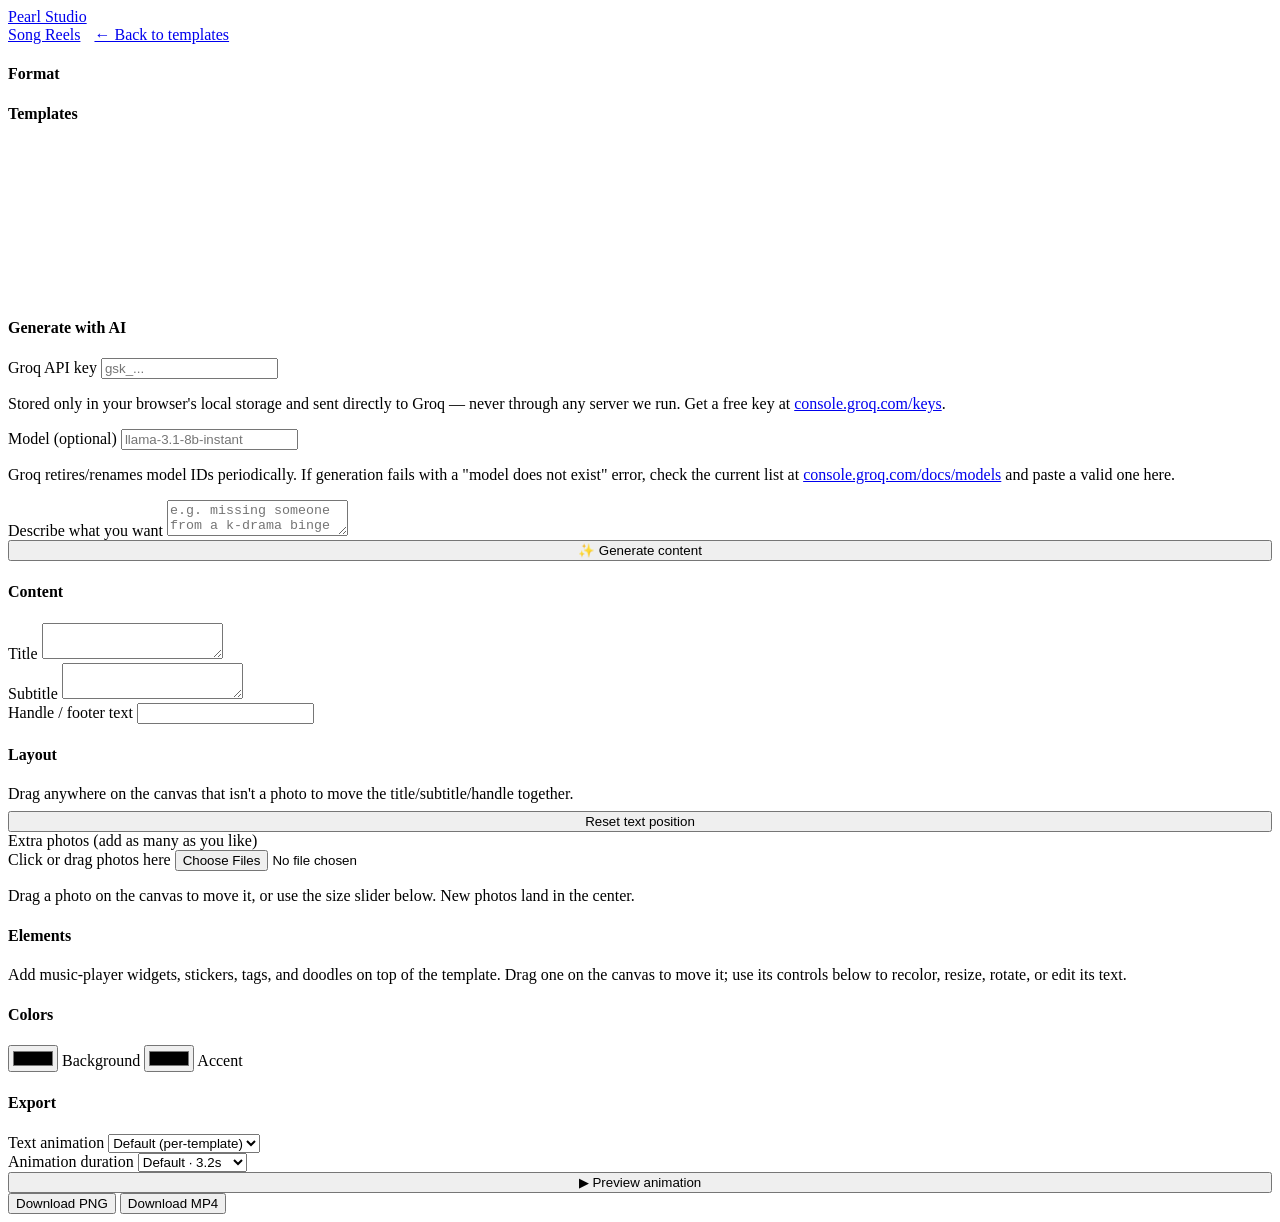
==== editor.html @ 8c0f9023 "Add files via upload" ====
<!doctype html>
<html lang="en">
<head>
  <meta charset="UTF-8" />
  <meta name="viewport" content="width=device-width, initial-scale=1.0" />
  <title>Editor — Pearl Studio</title>
  <link rel="icon" href="assets/img/favicon.svg" type="image/svg+xml" />
  <link rel="preconnect" href="https://fonts.googleapis.com" />
  <link rel="preconnect" href="https://fonts.gstatic.com" crossorigin />
  <link href="https://fonts.googleapis.com/css2?family=Sora:wght@500;600;700;800&family=Playfair+Display:ital,wght@0,400;0,700;1,400;1,700&family=DM+Sans:ital,wght@0,300;0,400;0,500;0,700;1,300;1,400&family=Cormorant+Garamond:ital,wght@0,300;0,400;0,600;1,300;1,400;1,600&display=swap" rel="stylesheet" />
  <link rel="stylesheet" href="assets/css/base.css" />
  <link rel="stylesheet" href="assets/css/editor.css" />
</head>
<body>
  <div class="app">
    <div class="app-nav">
      <a class="logo" href="index.html">
        <span class="logo-mark"></span>
        Pearl Studio
      </a>
      <div style="display:flex; gap:14px; align-items:center;">
        <a class="back-link" href="reels.html">Song Reels</a>
        <a class="back-link" href="index.html">← Back to templates</a>
      </div>
    </div>

    <div class="app-body">
      <aside class="panel">
        <h4>Format</h4>
        <div class="format-switch" id="formatSwitch"></div>

        <h4>Templates</h4>
        <div class="template-list" id="templateList"></div>
      </aside>

      <main class="stage">
        <div class="stage-canvas-wrap">
          <canvas id="previewCanvas"></canvas>
        </div>
      </main>

      <aside class="panel panel-right">
        <h4>Generate with AI</h4>
        <div class="field-group">
          <label for="groqKeyInput">Groq API key</label>
          <input type="password" id="groqKeyInput" placeholder="gsk_..." autocomplete="off" />
          <p class="hint-text">Stored only in your browser's local storage and sent directly to Groq — never through any server we run. Get a free key at <a href="https://console.groq.com/keys" target="_blank" rel="noopener">console.groq.com/keys</a>.</p>
        </div>
        <div class="field-group">
          <label for="groqModelInput">Model <span class="hint-text-inline">(optional)</span></label>
          <input type="text" id="groqModelInput" placeholder="llama-3.1-8b-instant" />
          <p class="hint-text">Groq retires/renames model IDs periodically. If generation fails with a "model does not exist" error, check the current list at <a href="https://console.groq.com/docs/models" target="_blank" rel="noopener">console.groq.com/docs/models</a> and paste a valid one here.</p>
        </div>
        <div class="field-group">
          <label for="aiPromptInput">Describe what you want</label>
          <textarea id="aiPromptInput" rows="2" placeholder="e.g. missing someone from a k-drama binge at 2am"></textarea>
        </div>
        <div class="field-group">
          <button class="btn" id="generateAiBtn" style="width:100%;">✨ Generate content</button>
        </div>
        <div class="ai-preview" id="aiPreview" style="display:none;">
          <div class="ai-preview-title" id="aiPreviewTitle"></div>
          <div class="ai-preview-subtitle" id="aiPreviewSubtitle"></div>
          <button class="btn btn-primary" id="applyAiBtn" style="width:100%; margin-top:10px;">Apply to this template</button>
        </div>
        <p class="export-status" id="aiStatus" style="margin-top:6px;"></p>

        <h4 style="margin-top: 22px;">Content</h4>
        <div class="field-group">
          <label for="titleInput">Title</label>
          <textarea id="titleInput" rows="2"></textarea>
        </div>
        <div class="field-group">
          <label for="subtitleInput">Subtitle</label>
          <textarea id="subtitleInput" rows="2"></textarea>
        </div>
        <div class="field-group">
          <label for="handleInput">Handle / footer text</label>
          <input type="text" id="handleInput" />
        </div>

        <div class="field-group" id="kickerFieldGroup" style="display:none;">
          <label for="kickerInput">Background text</label>
          <input type="text" id="kickerInput" />
        </div>

        <div class="field-group" id="imageFieldGroup" style="display:none;">
          <label>Image</label>
          <div class="upload-drop" id="imageDrop">
            Click or drag a photo here
            <input type="file" id="imageInput" accept="image/*" />
          </div>
          <div id="imageAdjustGroup" style="display:none; margin-top:10px;">
            <label for="imageZoomInput">Zoom</label>
            <input type="range" id="imageZoomInput" min="1" max="3" step="0.01" value="1" />
            <p class="hint-text">Drag the photo on the canvas to reposition it.</p>
            <button class="btn" id="resetImageBtn" style="width:100%; margin-top:8px;">Reset position</button>
          </div>
        </div>

        <h4 style="margin-top: 22px;">Layout</h4>
        <div class="field-group">
          <p class="hint-text" style="margin:0 0 8px;">Drag anywhere on the canvas that isn't a photo to move the title/subtitle/handle together.</p>
          <button class="btn" id="resetTextPosBtn" style="width:100%;">Reset text position</button>
        </div>
        <div class="field-group">
          <label>Extra photos <span class="hint-text-inline">(add as many as you like)</span></label>
          <div class="upload-drop" id="extraImageDrop">
            Click or drag photos here
            <input type="file" id="extraImageInput" accept="image/*" multiple />
          </div>
          <p class="hint-text">Drag a photo on the canvas to move it, or use the size slider below. New photos land in the center.</p>
          <div id="imageLayerList" class="layer-list"></div>
        </div>

        <h4 style="margin-top: 22px;">Elements</h4>
        <div class="field-group">
          <p class="hint-text" style="margin:0 0 8px;">Add music-player widgets, stickers, tags, and doodles on top of the template. Drag one on the canvas to move it; use its controls below to recolor, resize, rotate, or edit its text.</p>
          <div id="elementCatalog"></div>
          <div id="elementList" class="layer-list"></div>
        </div>

        <h4 style="margin-top: 22px;">Colors</h4>
        <div class="field-group">
          <div class="color-row">
            <label class="color-field">
              <input type="color" id="bgColorInput" />
              <span>Background</span>
            </label>
            <label class="color-field">
              <input type="color" id="accentColorInput" />
              <span>Accent</span>
            </label>
          </div>
        </div>
        <div class="field-group" id="subtitleColorFieldGroup" style="display:none;">
          <div class="color-row">
            <label class="color-field">
              <input type="color" id="subtitleColorInput" />
              <span>Subtitle</span>
            </label>
          </div>
        </div>

        <h4 style="margin-top: 22px;">Export</h4>
        <div class="field-group">
          <label for="textAnimSelect">Text animation</label>
          <select id="textAnimSelect">
            <option value="default" selected>Default (per-template)</option>
            <option value="typewriter">Typewriter</option>
          </select>
        </div>
        <div class="field-group">
          <label for="durationSelect">Animation duration</label>
          <select id="durationSelect">
            <option value="2">Fast · 2s</option>
            <option value="3.2" selected>Default · 3.2s</option>
            <option value="5">Slow · 5s</option>
            <option value="8">Extra slow · 8s</option>
          </select>
        </div>
        <div class="field-group">
          <button class="btn" id="previewAnimBtn" style="width:100%;">▶ Preview animation</button>
        </div>
        <div class="export-actions">
          <button class="btn" id="downloadPngBtn">Download PNG</button>
          <button class="btn btn-primary" id="downloadMp4Btn">Download MP4</button>
        </div>
        <div class="progress-bar" id="progressBar">
          <div class="progress-bar-fill" id="progressBarFill"></div>
        </div>
        <div class="export-status" id="exportStatus"></div>
      </aside>
    </div>
  </div>

  <script src="assets/js/templates-data.js"></script>
  <script src="assets/js/renderer.js"></script>
  <script src="assets/js/elements-data.js"></script>
  <script src="assets/js/elements-renderer.js"></script>
  <script src="assets/js/elements-ui.js"></script>
  <script src="assets/js/export-png.js"></script>
  <script src="assets/js/export-video.js"></script>
  <script src="assets/js/editor.js"></script>
</body>
</html>
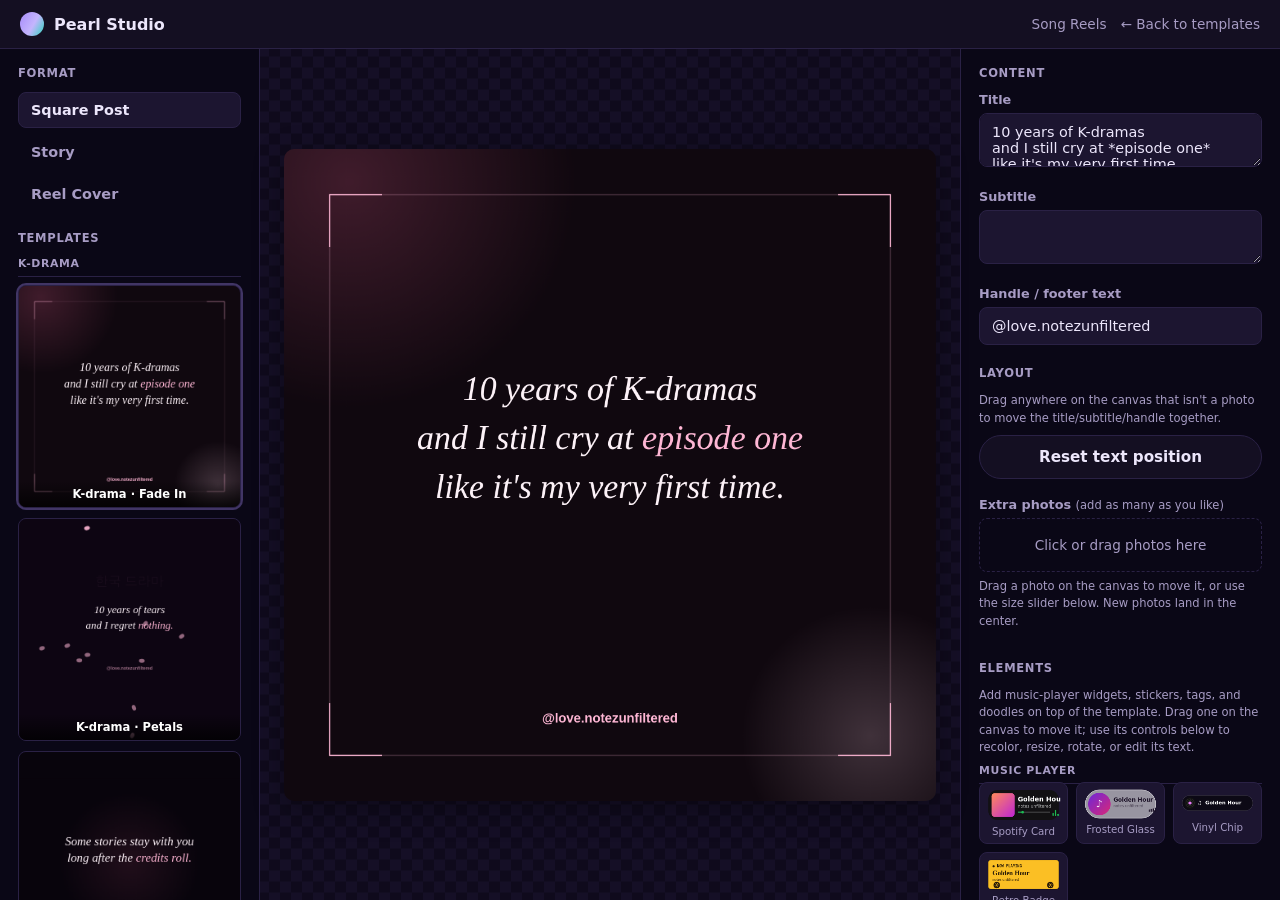
==== commit f6a4b1d7: "Add animated Elements panel and remove AI content generation Adds a Canva-style Elements section (mu" ====
--- a/editor.html
+++ b/editor.html
@@ -40,32 +40,7 @@
       </main>
 
       <aside class="panel panel-right">
-        <h4>Generate with AI</h4>
-        <div class="field-group">
-          <label for="groqKeyInput">Groq API key</label>
-          <input type="password" id="groqKeyInput" placeholder="gsk_..." autocomplete="off" />
-          <p class="hint-text">Stored only in your browser's local storage and sent directly to Groq — never through any server we run. Get a free key at <a href="https://console.groq.com/keys" target="_blank" rel="noopener">console.groq.com/keys</a>.</p>
-        </div>
-        <div class="field-group">
-          <label for="groqModelInput">Model <span class="hint-text-inline">(optional)</span></label>
-          <input type="text" id="groqModelInput" placeholder="llama-3.1-8b-instant" />
-          <p class="hint-text">Groq retires/renames model IDs periodically. If generation fails with a "model does not exist" error, check the current list at <a href="https://console.groq.com/docs/models" target="_blank" rel="noopener">console.groq.com/docs/models</a> and paste a valid one here.</p>
-        </div>
-        <div class="field-group">
-          <label for="aiPromptInput">Describe what you want</label>
-          <textarea id="aiPromptInput" rows="2" placeholder="e.g. missing someone from a k-drama binge at 2am"></textarea>
-        </div>
-        <div class="field-group">
-          <button class="btn" id="generateAiBtn" style="width:100%;">✨ Generate content</button>
-        </div>
-        <div class="ai-preview" id="aiPreview" style="display:none;">
-          <div class="ai-preview-title" id="aiPreviewTitle"></div>
-          <div class="ai-preview-subtitle" id="aiPreviewSubtitle"></div>
-          <button class="btn btn-primary" id="applyAiBtn" style="width:100%; margin-top:10px;">Apply to this template</button>
-        </div>
-        <p class="export-status" id="aiStatus" style="margin-top:6px;"></p>
-
-        <h4 style="margin-top: 22px;">Content</h4>
+        <h4>Content</h4>
         <div class="field-group">
           <label for="titleInput">Title</label>
           <textarea id="titleInput" rows="2"></textarea>
--- a/assets/css/base.css
+++ b/assets/css/base.css
@@ -0,0 +1,144 @@
+/* Pearl Studio — shared design tokens & reset */
+
+:root {
+  --bg: #0a0716;
+  --bg-elevated: #140f22;
+  --bg-elevated-2: #1c1530;
+  --border: #2a2145;
+  --border-glass: rgba(196, 181, 253, 0.16);
+  --text: #ece6fb;
+  --text-muted: #a79cc4;
+  --accent-a: #a78bfa; /* violet */
+  --accent-b: #2dd4bf; /* teal */
+  --accent-c: #c4b5fd; /* soft lavender */
+  --accent-gradient: linear-gradient(120deg, var(--accent-a), var(--accent-c) 55%, var(--accent-b));
+  --radius-sm: 8px;
+  --radius-md: 16px;
+  --radius-lg: 22px;
+  --shadow-md: 0 8px 30px rgba(0, 0, 0, 0.35);
+  --font-heading: "Sora", "Segoe UI", system-ui, sans-serif;
+  --font-body: "DM Sans", "Segoe UI", system-ui, sans-serif;
+  --font-display: "Cormorant Garamond", Georgia, serif;
+}
+
+* {
+  box-sizing: border-box;
+}
+
+html,
+body {
+  margin: 0;
+  padding: 0;
+}
+
+body {
+  background: var(--bg);
+  color: var(--text);
+  font-family: var(--font-body);
+  -webkit-font-smoothing: antialiased;
+}
+
+h1,
+h2,
+h3,
+h4 {
+  font-family: var(--font-heading);
+  margin: 0;
+  line-height: 1.15;
+}
+
+p {
+  margin: 0;
+  color: var(--text-muted);
+  line-height: 1.6;
+}
+
+a {
+  color: inherit;
+  text-decoration: none;
+}
+
+button {
+  font-family: var(--font-body);
+  cursor: pointer;
+}
+
+img {
+  max-width: 100%;
+  display: block;
+}
+
+.gradient-text {
+  background: var(--accent-gradient);
+  -webkit-background-clip: text;
+  background-clip: text;
+  color: transparent;
+}
+
+.btn {
+  display: inline-flex;
+  align-items: center;
+  justify-content: center;
+  gap: 8px;
+  padding: 12px 22px;
+  border-radius: 999px;
+  border: 1px solid var(--border);
+  background: var(--bg-elevated);
+  color: var(--text);
+  font-weight: 600;
+  font-size: 0.95rem;
+  transition: transform 0.15s ease, border-color 0.15s ease, opacity 0.15s ease;
+}
+
+.btn:hover {
+  transform: translateY(-1px);
+  border-color: var(--accent-a);
+}
+
+.btn:disabled {
+  opacity: 0.5;
+  cursor: not-allowed;
+  transform: none;
+}
+
+.btn-primary {
+  border: none;
+  background: var(--accent-gradient);
+  color: #0a0716;
+}
+
+.btn-primary:hover {
+  border-color: transparent;
+  filter: brightness(1.05);
+}
+
+.container {
+  max-width: 1180px;
+  margin: 0 auto;
+  padding: 0 24px;
+}
+
+.pill {
+  display: inline-block;
+  padding: 6px 14px;
+  border-radius: 999px;
+  border: 1px solid var(--border);
+  font-size: 0.78rem;
+  color: var(--text-muted);
+  letter-spacing: 0.04em;
+  text-transform: uppercase;
+}
+
+::-webkit-scrollbar {
+  width: 10px;
+  height: 10px;
+}
+
+::-webkit-scrollbar-thumb {
+  background: var(--bg-elevated-2);
+  border-radius: 999px;
+}
+
+::-webkit-scrollbar-track {
+  background: transparent;
+}
--- a/assets/css/editor.css
+++ b/assets/css/editor.css
@@ -0,0 +1,476 @@
+/* Pearl Studio — editor app */
+
+.app {
+  display: grid;
+  grid-template-rows: auto 1fr;
+  height: 100vh;
+  overflow: hidden;
+}
+
+.app-nav {
+  display: flex;
+  align-items: center;
+  justify-content: space-between;
+  padding: 12px 20px;
+  border-bottom: 1px solid var(--border);
+  background: var(--bg-elevated);
+}
+
+.app-nav .logo {
+  display: flex;
+  align-items: center;
+  gap: 10px;
+  font-family: var(--font-heading);
+  font-weight: 700;
+}
+
+.app-nav .logo-mark {
+  width: 24px;
+  height: 24px;
+  border-radius: 50%;
+  background: var(--accent-gradient);
+}
+
+.app-nav .back-link {
+  font-size: 0.85rem;
+  color: var(--text-muted);
+}
+
+.app-body {
+  display: grid;
+  grid-template-columns: 260px 1fr 320px;
+  min-height: 0;
+}
+
+.panel {
+  overflow-y: auto;
+  border-right: 1px solid var(--border);
+  padding: 18px;
+}
+
+.panel-right {
+  border-right: none;
+  border-left: 1px solid var(--border);
+}
+
+.panel h4 {
+  font-size: 0.72rem;
+  text-transform: uppercase;
+  letter-spacing: 0.06em;
+  color: var(--text-muted);
+  margin-bottom: 12px;
+}
+
+.format-switch {
+  display: flex;
+  flex-direction: column;
+  gap: 6px;
+  margin-bottom: 20px;
+}
+
+.format-switch button {
+  text-align: left;
+  padding: 9px 12px;
+  border-radius: var(--radius-sm);
+  border: 1px solid transparent;
+  background: transparent;
+  color: var(--text-muted);
+  font-weight: 600;
+  font-size: 0.9rem;
+  display: flex;
+  justify-content: space-between;
+}
+
+.format-switch button.active {
+  background: var(--bg-elevated-2);
+  color: var(--text);
+  border-color: var(--border);
+}
+
+.template-list {
+  display: grid;
+  gap: 10px;
+}
+
+.family-label {
+  font-size: 0.68rem;
+  font-weight: 700;
+  letter-spacing: 0.06em;
+  text-transform: uppercase;
+  color: var(--text-muted);
+  margin: 14px 0 -2px;
+  padding-bottom: 6px;
+  border-bottom: 1px solid var(--border);
+}
+
+.family-label:first-child {
+  margin-top: 0;
+}
+
+.template-thumb {
+  border: 1px solid var(--border);
+  border-radius: var(--radius-sm);
+  overflow: hidden;
+  background: var(--bg-elevated-2);
+  position: relative;
+  display: block;
+}
+
+.template-thumb.selected {
+  border-color: var(--accent-a);
+  box-shadow: 0 0 0 2px rgba(167, 139, 250, 0.35);
+}
+
+.template-thumb canvas {
+  width: 100%;
+  display: block;
+}
+
+.template-thumb .label {
+  position: absolute;
+  bottom: 0;
+  left: 0;
+  right: 0;
+  padding: 6px 8px;
+  font-size: 0.72rem;
+  font-weight: 600;
+  background: linear-gradient(to top, rgba(0, 0, 0, 0.75), transparent);
+  color: #fff;
+}
+
+.stage {
+  display: flex;
+  align-items: center;
+  justify-content: center;
+  background: repeating-conic-gradient(#150f26 0% 25%, #0f0a1c 0% 50%) 50% / 22px 22px;
+  min-height: 0;
+  padding: 24px;
+  position: relative;
+}
+
+.stage-canvas-wrap {
+  box-shadow: var(--shadow-md);
+  border-radius: 10px;
+  overflow: hidden;
+  max-height: 100%;
+  max-width: 100%;
+}
+
+#previewCanvas {
+  display: block;
+  max-height: calc(100vh - 140px);
+  max-width: 100%;
+  height: auto;
+  width: auto;
+}
+
+.field-group {
+  margin-bottom: 18px;
+}
+
+.field-group label {
+  display: block;
+  font-size: 0.8rem;
+  font-weight: 600;
+  margin-bottom: 6px;
+  color: var(--text-muted);
+}
+
+.field-group input[type="text"],
+.field-group textarea,
+.field-group select {
+  width: 100%;
+  padding: 10px 12px;
+  border-radius: var(--radius-sm);
+  border: 1px solid var(--border);
+  background: var(--bg-elevated-2);
+  color: var(--text);
+  font-family: var(--font-body);
+  font-size: 0.9rem;
+  resize: vertical;
+}
+
+.field-group textarea {
+  min-height: 54px;
+}
+
+.color-row {
+  display: flex;
+  gap: 10px;
+}
+
+.color-field {
+  flex: 1;
+  display: flex;
+  align-items: center;
+  gap: 8px;
+  padding: 6px 10px;
+  border: 1px solid var(--border);
+  border-radius: var(--radius-sm);
+  background: var(--bg-elevated-2);
+}
+
+.color-field input[type="color"] {
+  width: 26px;
+  height: 26px;
+  border: none;
+  background: none;
+  padding: 0;
+  cursor: pointer;
+}
+
+.color-field span {
+  font-size: 0.78rem;
+  color: var(--text-muted);
+}
+
+.upload-drop {
+  border: 1.5px dashed var(--border);
+  border-radius: var(--radius-sm);
+  padding: 18px;
+  text-align: center;
+  font-size: 0.85rem;
+  color: var(--text-muted);
+  cursor: pointer;
+}
+
+.upload-drop:hover {
+  border-color: var(--accent-a);
+}
+
+.upload-drop input {
+  display: none;
+}
+
+.hint-text {
+  font-size: 0.72rem;
+  color: var(--text-muted);
+  line-height: 1.5;
+  margin: 6px 0 0;
+}
+
+.hint-text a {
+  color: var(--accent-a);
+  text-decoration: underline;
+}
+
+.hint-text-inline {
+  font-size: 0.72rem;
+  font-weight: 400;
+  color: var(--text-muted);
+  text-transform: none;
+  letter-spacing: 0;
+}
+
+.layer-list {
+  display: grid;
+  gap: 8px;
+  margin-top: 10px;
+}
+
+.layer-row {
+  display: flex;
+  align-items: center;
+  gap: 8px;
+  padding: 8px 10px;
+  border: 1px solid var(--border);
+  border-radius: var(--radius-sm);
+  background: var(--bg-elevated-2);
+}
+
+.layer-row .name {
+  flex: 1;
+  font-size: 0.76rem;
+  color: var(--text-muted);
+  overflow: hidden;
+  text-overflow: ellipsis;
+  white-space: nowrap;
+}
+
+.layer-row input[type="range"] {
+  width: 72px;
+  accent-color: var(--accent-a);
+}
+
+.layer-row .remove-btn {
+  flex: none;
+  background: transparent;
+  border: none;
+  color: var(--text-muted);
+  cursor: pointer;
+  font-size: 1rem;
+  line-height: 1;
+  padding: 2px 6px;
+}
+
+.layer-row .remove-btn:hover {
+  color: #ff6b6b;
+}
+
+.field-group input[type="range"] {
+  width: 100%;
+  accent-color: var(--accent-a);
+}
+
+.element-catalog-grid {
+  display: grid;
+  grid-template-columns: repeat(3, 1fr);
+  gap: 8px;
+  margin-bottom: 10px;
+}
+
+.element-catalog-btn {
+  display: flex;
+  flex-direction: column;
+  align-items: center;
+  gap: 4px;
+  background: var(--bg-elevated-2);
+  border: 1px solid var(--border);
+  border-radius: var(--radius-sm);
+  padding: 6px;
+  cursor: pointer;
+}
+
+.element-catalog-btn:hover {
+  border-color: var(--accent-a);
+}
+
+.element-catalog-btn canvas {
+  width: 100%;
+  border-radius: 4px;
+  display: block;
+}
+
+.element-catalog-btn span {
+  font-size: 0.64rem;
+  color: var(--text-muted);
+  text-align: center;
+  line-height: 1.2;
+}
+
+.element-row {
+  flex-wrap: wrap;
+}
+
+.element-row .name {
+  flex: 1 1 auto;
+  font-weight: 600;
+  color: var(--text);
+}
+
+.element-row input[type="text"] {
+  flex: 1 1 100%;
+  background: var(--bg-elevated);
+  border: 1px solid var(--border);
+  border-radius: var(--radius-sm);
+  padding: 6px 8px;
+  font-size: 0.78rem;
+  color: var(--text);
+}
+
+.element-row-controls {
+  display: flex;
+  align-items: center;
+  gap: 10px;
+  flex: 1 1 100%;
+}
+
+.element-row-controls input[type="color"] {
+  width: 26px;
+  height: 26px;
+  padding: 0;
+  border: none;
+  background: none;
+  flex: none;
+  cursor: pointer;
+}
+
+.element-row-controls input[type="range"] {
+  flex: 1;
+  width: auto;
+}
+
+#previewCanvas.draggable {
+  cursor: grab;
+}
+
+#previewCanvas.dragging,
+#reelCanvas.dragging {
+  cursor: grabbing;
+}
+
+.export-actions {
+  display: grid;
+  gap: 10px;
+  margin-top: 8px;
+}
+
+.export-actions .btn {
+  width: 100%;
+}
+
+.export-status {
+  margin-top: 12px;
+  font-size: 0.82rem;
+  color: var(--text-muted);
+  min-height: 18px;
+}
+
+.progress-bar {
+  height: 6px;
+  border-radius: 999px;
+  background: var(--bg-elevated-2);
+  overflow: hidden;
+  margin-top: 8px;
+  display: none;
+}
+
+.progress-bar.active {
+  display: block;
+}
+
+.progress-bar-fill {
+  height: 100%;
+  width: 0%;
+  background: var(--accent-gradient);
+  transition: width 0.15s ease;
+}
+
+@media (max-width: 900px) {
+  .app {
+    height: auto;
+    min-height: 100vh;
+    overflow: visible;
+  }
+
+  .app-nav {
+    flex-wrap: wrap;
+    row-gap: 8px;
+    padding: 10px 16px;
+  }
+
+  .app-nav > div {
+    width: 100%;
+    justify-content: space-between;
+  }
+
+  .app-body {
+    grid-template-columns: 1fr;
+    grid-template-rows: auto auto auto;
+    overflow-y: visible;
+  }
+
+  .panel {
+    overflow-y: visible;
+    border-right: none;
+    border-bottom: 1px solid var(--border);
+  }
+
+  .stage {
+    padding: 16px;
+  }
+
+  #previewCanvas {
+    max-height: 60vh;
+  }
+}
